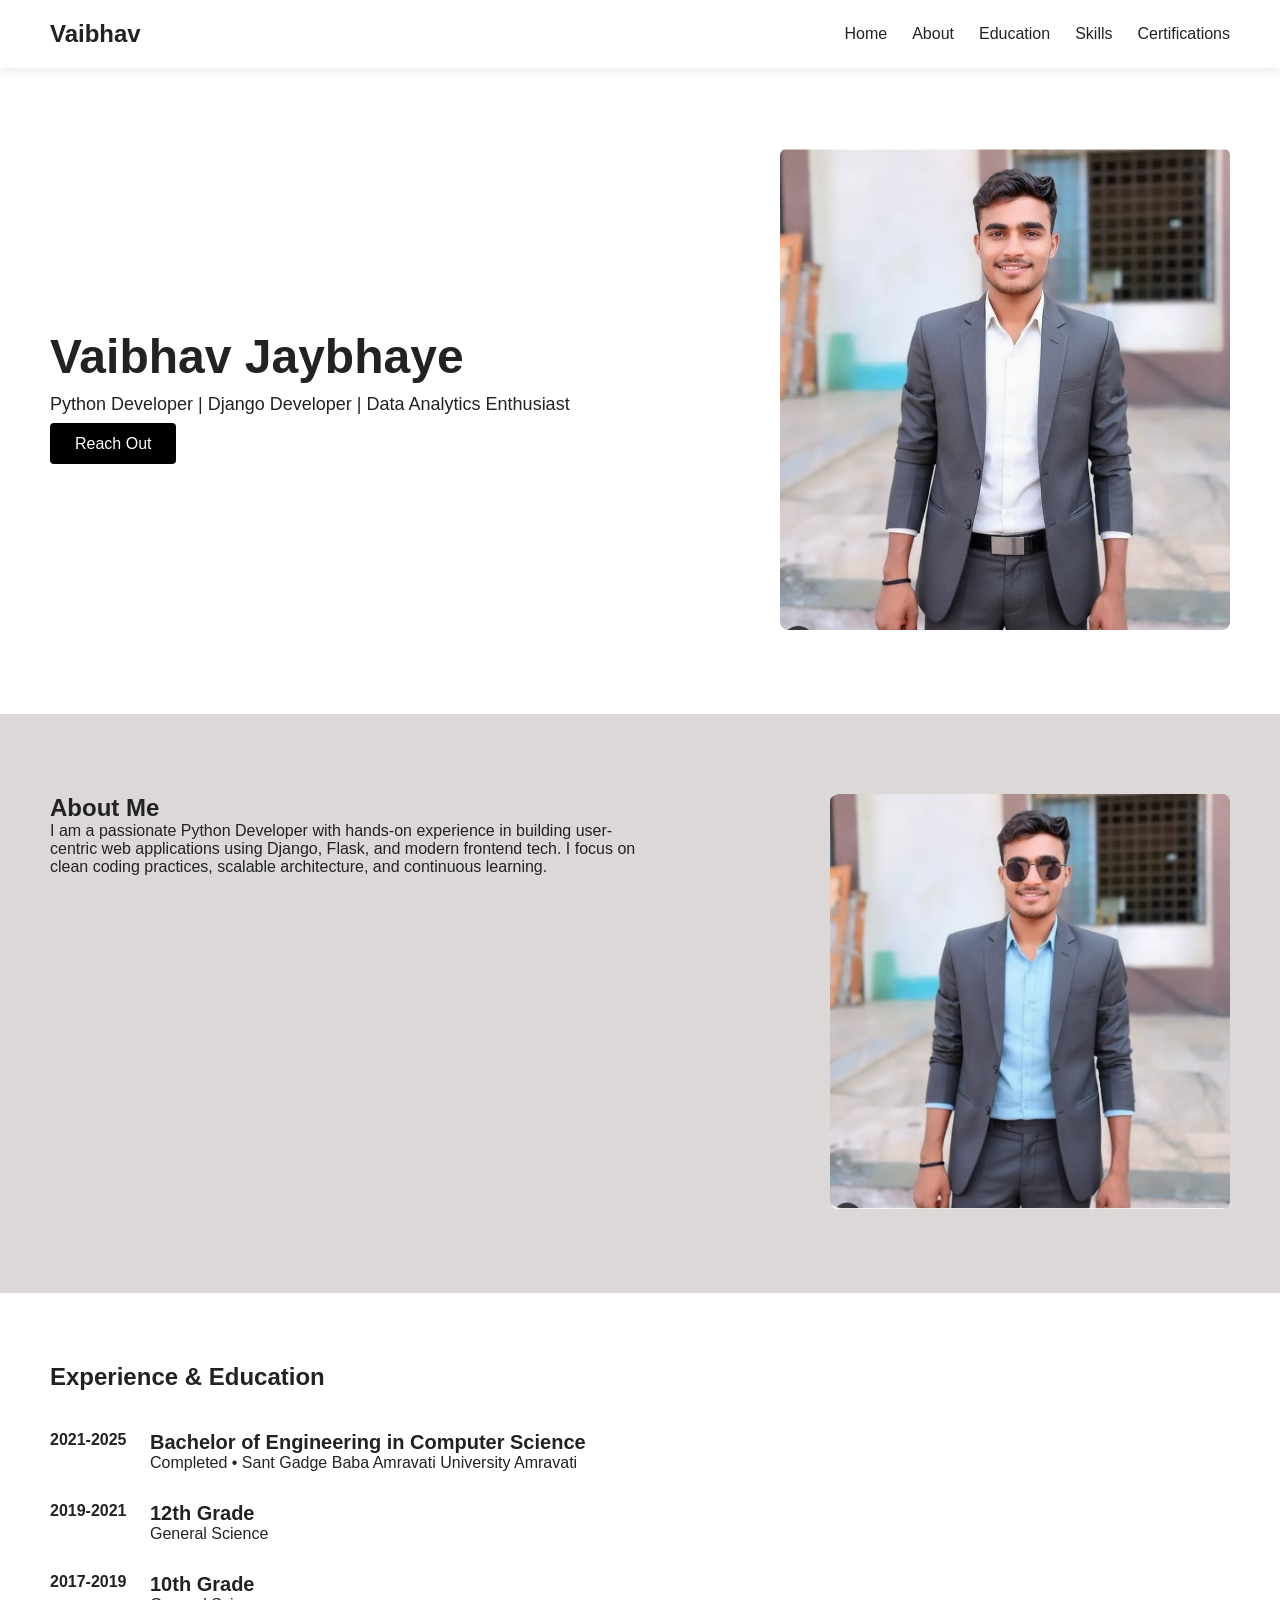
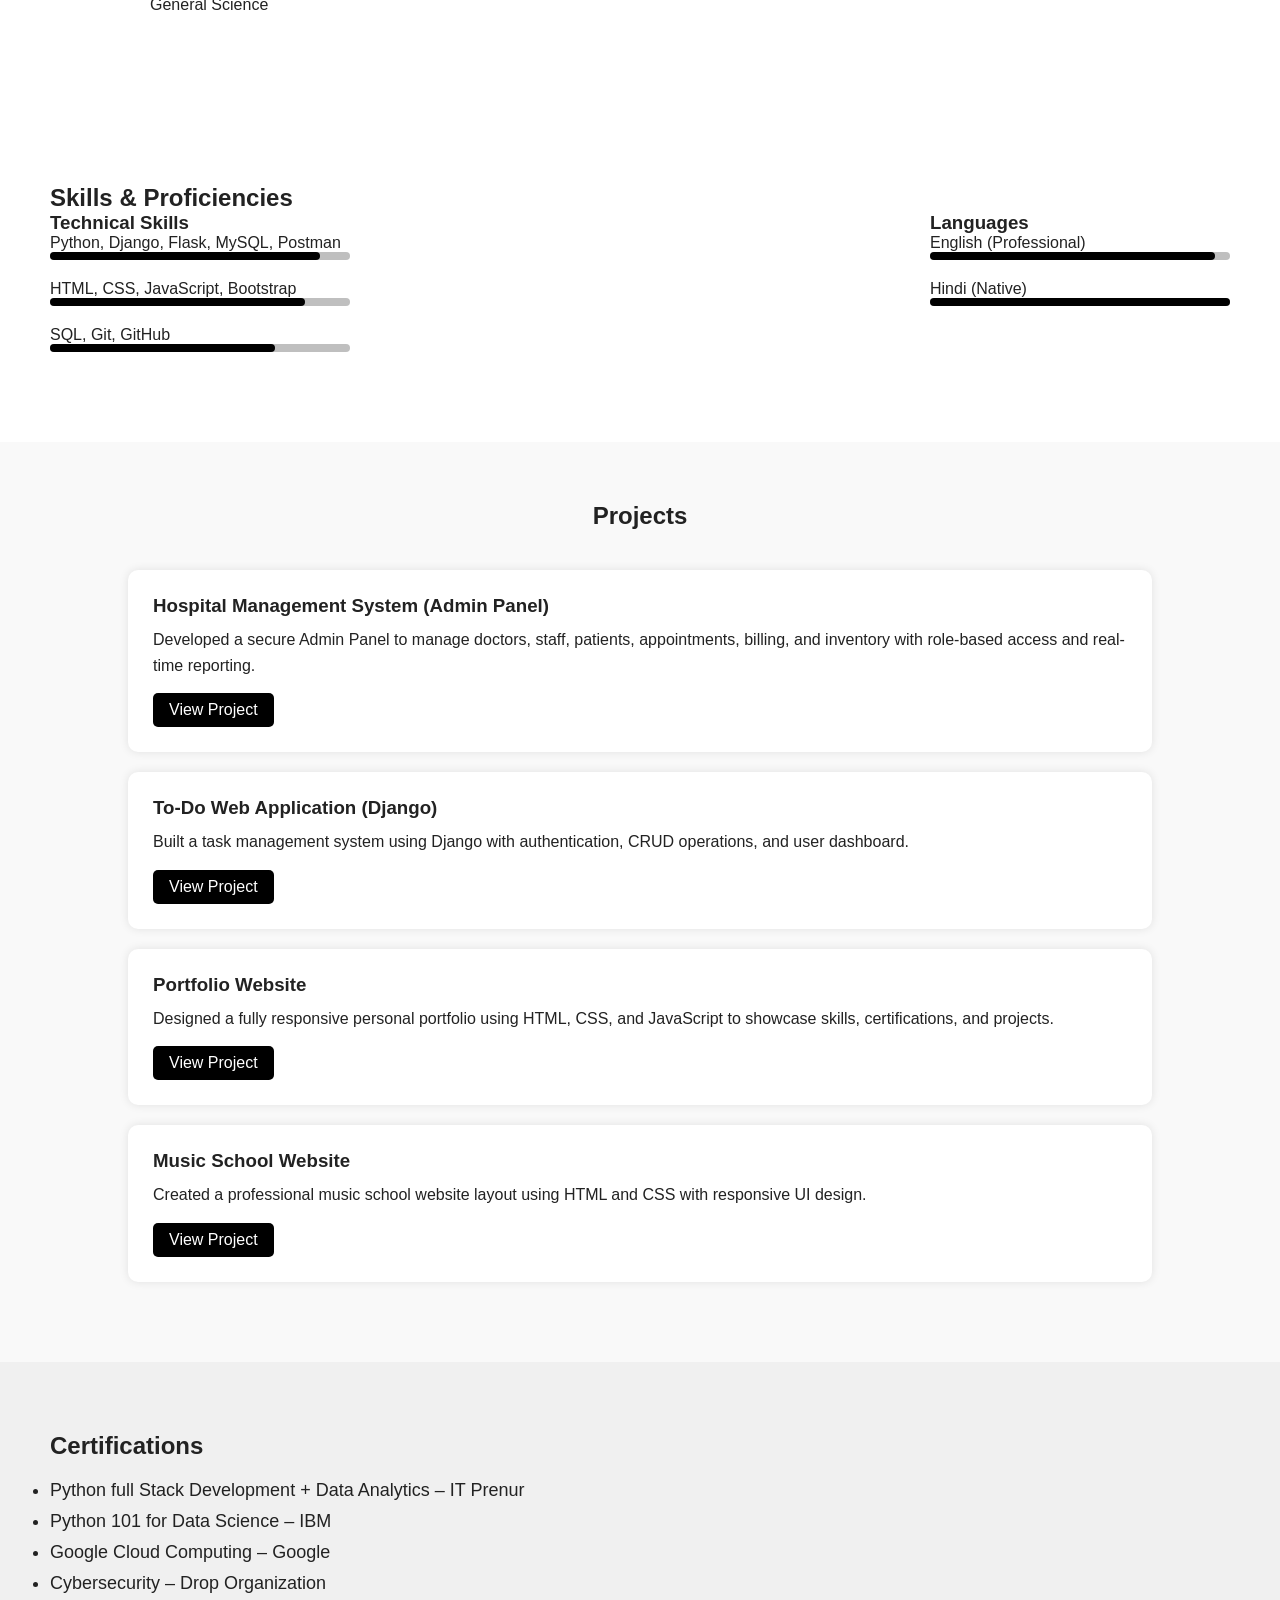
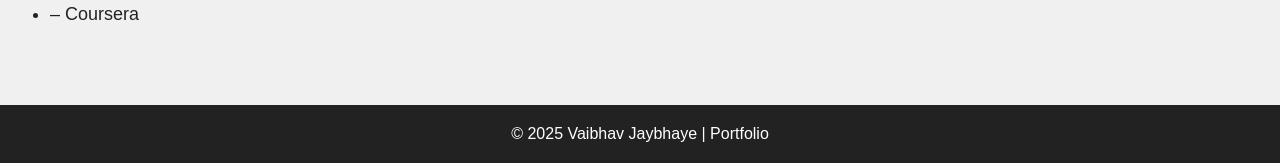
==== Portfolio/index.html @ bac32442 "Add initial CSS styles for portfolio layout and components" ====
<!DOCTYPE html>
<html lang="en">
<head>
    <meta charset="UTF-8">
    <meta name="viewport" content="width=device-width, initial-scale=1.0">
    <title>Vaibhav Portfolio</title>
    <link rel="stylesheet" href="style.css">
</head>
<body>

    <!-- NAVBAR -->
    <nav class="navbar">
        <div class="logo">Vaibhav</div>
        <ul class="nav-links">
            <li><a href="#home">Home</a></li>
            <li><a href="#about">About</a></li>
            <li><a href="#education">Education</a></li>
            <li><a href="#skills">Skills</a></li>
            <li><a href="#certifications">Certifications</a></li>
        </ul>
    </nav>

    <!-- HERO SECTION -->
    <section id="home" class="hero">
        <div class="hero-text">
            <h1>Vaibhav Jaybhaye</h1>
            <p>Python Developer | Django Developer | Data Analytics Enthusiast</p>
            <a href="#contact" class="btn">Reach Out</a>
        </div>

        <div class="hero-img">
            <img src="ok.jpg" alt="Hero Image">
        </div>
    </section>

    <!-- ABOUT ME -->
    <section id="about" class="about">
        <div class="about-text">
            <h2>About Me</h2>
            <p>
                I am a passionate Python Developer with hands-on experience in building 
                user-centric web applications using Django, Flask, and modern frontend tech.
                I focus on clean coding practices, scalable architecture, and continuous learning.
            </p>
        </div>

        <div class="about-img">
            <img src="kk.jpg" alt="About Image">
        </div>
    </section>

    <!-- EDUCATION & TRAINING -->
    <section id="education" class="education">
        <h2>Experience & Education</h2>

        <div class="edu-box">
            <div class="year">2021-2025</div>
            <div class="detail">
                <h3>Bachelor of Engineering in Computer Science</h3>
                <p>Completed • Sant Gadge Baba Amravati University Amravati</p>
            </div>
        </div>

        <div class="edu-box">
            <div class="year">2019-2021</div>
            <div class="detail">
                <h3>12th Grade</h3>
                <p>General Science</p>
            </div>
        </div>
        <div class="edu-box">
            <div class="year">2017-2019</div>
            <div class="detail">
                <h3>10th Grade</h3>
                <p>General Science</p>
            </div>
        </div>
    </section>

    <!-- SKILLS -->
    <section id="skills" class="skills">
        <h2>Skills & Proficiencies</h2>

        <div class="skills-container">
            <div>
                <h3>Technical Skills</h3>
                <p>Python, Django, Flask, MySQL, Postman</p>
                <div class="bar"><span style="width: 90%"></span></div>

                <p>HTML, CSS, JavaScript, Bootstrap</p>
                <div class="bar"><span style="width: 85%"></span></div>

                <p>SQL, Git, GitHub</p>
                <div class="bar"><span style="width: 75%"></span></div>
            </div>

            <div>
                <h3>Languages</h3>
                <p>English (Professional)</p>
                <div class="bar"><span style="width: 95%"></span></div>

                <p>Hindi (Native)</p>
                <div class="bar"><span style="width: 100%"></span></div>
            </div>
        </div>
    </section>
    <!-- PROJECTS -->
<section id="projects" class="projects">
    <h2>Projects</h2>

    <div class="project-card">
        <h3>Hospital Management System (Admin Panel)</h3>
        <p>
            Developed a secure Admin Panel to manage doctors, staff, patients, appointments,
            billing, and inventory with role-based access and real-time reporting.
        </p>
        <a href="https://your-project-link-here" target="_blank" class="btn">View Project</a>
    </div>

    <div class="project-card">
        <h3>To-Do Web Application (Django)</h3>
        <p>
            Built a task management system using Django with authentication, CRUD operations,
            and user dashboard.
        </p>
        <a href="https://your-project-link-here" target="_blank" class="btn">View Project</a>
    </div>

    <div class="project-card">
        <h3>Portfolio Website</h3>
        <p>
            Designed a fully responsive personal portfolio using HTML, CSS, and JavaScript
            to showcase skills, certifications, and projects.
        </p>
        <a href="https://your-project-link-here" target="_blank" class="btn">View Project</a>
    </div>

    <div class="project-card">
        <h3>Music School Website</h3>
        <p>
            Created a professional music school website layout using HTML and CSS
            with responsive UI design.
        </p>
        <a href="https://your-project-link-here" target="_blank" class="btn">View Project</a>
    </div>

</section>


    <!-- CERTIFICATIONS -->
    <section id="certifications" class="certifications">
        <h2>Certifications</h2>

        <ul>
            <li>Python full Stack Development + Data Analytics – IT Prenur</li>
            <li>Python 101 for Data Science – IBM</li>
            <li>Google Cloud Computing – Google</li>
            <li>Cybersecurity – Drop Organization</li>
            <li> – Coursera</li>
        </ul>
    </section>

    <!-- FOOTER -->
    <footer id="contact">
        <p>© 2025 Vaibhav Jaybhaye | Portfolio</p>
    </footer>

</body>
</html>
---- Portfolio/style.css ----
* {
    margin: 0;
    padding: 0;
    box-sizing: border-box;
    font-family: Arial, sans-serif;
}

body {
    background: #f5f5f5;
    color: #222;
}

/* NAVBAR */
.navbar {
    display: flex;
    justify-content: space-between;
    align-items: center;
    padding: 20px 50px;
    background: white;
    box-shadow: 0 2px 10px rgba(0,0,0,0.1);
    position: sticky;
    top: 0;
    z-index: 100;
}

.navbar .logo {
    font-size: 24px;
    font-weight: bold;
}

.nav-links {
    display: flex;
    gap: 25px;
}

.nav-links li {
    list-style: none;
}

.nav-links a {
    text-decoration: none;
    color: #222;
    font-weight: 500;
}

/* HERO SECTION */
.hero {
    display: flex;
    justify-content: space-between;
    align-items: center;
    padding: 80px 50px;
    background: white;
}

.hero-text {
    max-width: 50%;
}

.hero-text h1 {
    font-size: 48px;
    margin-bottom: 10px;
}

.hero-text p {
    font-size: 18px;
    margin-bottom: 20px;
}

.btn {
    background: black;
    color: white;
    padding: 12px 25px;
    text-decoration: none;
    border-radius: 4px;
}

.hero-img img {
    width: 450px;
    border-radius: 8px;
}

/* ABOUT */
.about {
    display: flex;
    justify-content: space-between;
    padding: 80px 50px;
    background: #ddd8d8;
}

.about-text {
    width: 50%;
}

.about-img img {
    width: 400px;
    border-radius: 8px;
}

/* EDUCATION */
.education {
    padding: 70px 50px;
    background: white;
}

.education h2 {
    margin-bottom: 40px;
}

.edu-box {
    display: flex;
    margin-bottom: 30px;
}

.year {
    width: 100px;
    font-weight: bold;
}

.detail h3 {
    font-size: 20px;
}

/* SKILLS */
.skills {
    padding: 70px 50px;
    background: white;
}

.skills-container {
    display: flex;
    justify-content: space-between;
    gap: 40px;
}

.bar {
    width: 300px;
    height: 8px;
    background: #bfbfbf;
    margin-bottom: 20px;
    border-radius: 5px;
}

.bar span {
    display: block;
    height: 100%;
    background: black;
    border-radius: 5px;
}
.projects {
    padding: 60px 10%;
    background: #f9f9f9;
}

.projects h2 {
    text-align: center;
    margin-bottom: 40px;
}

.project-card {
    background: #fff;
    padding: 25px;
    margin-bottom: 20px;
    border-radius: 10px;
    box-shadow: 0px 0px 10px rgba(0,0,0,0.1);
}

.project-card h3 {
    margin-bottom: 10px;
}

.project-card p {
    margin-bottom: 15px;
    line-height: 1.6;
}

.project-card .btn {
    display: inline-block;
    padding: 8px 16px;
    background: black;
    color: white;
    text-decoration: none;
    border-radius: 5px;
}


/* CERTIFICATIONS */
.certifications {
    padding: 70px 50px;
    background: #f0f0f0;
}

.certifications ul {
    margin-top: 20px;
}

.certifications li {
    margin-bottom: 10px;
    font-size: 18px;
}

/* FOOTER */
footer {
    text-align: center;
    padding: 20px;
    background: #222;
    color: white;
}
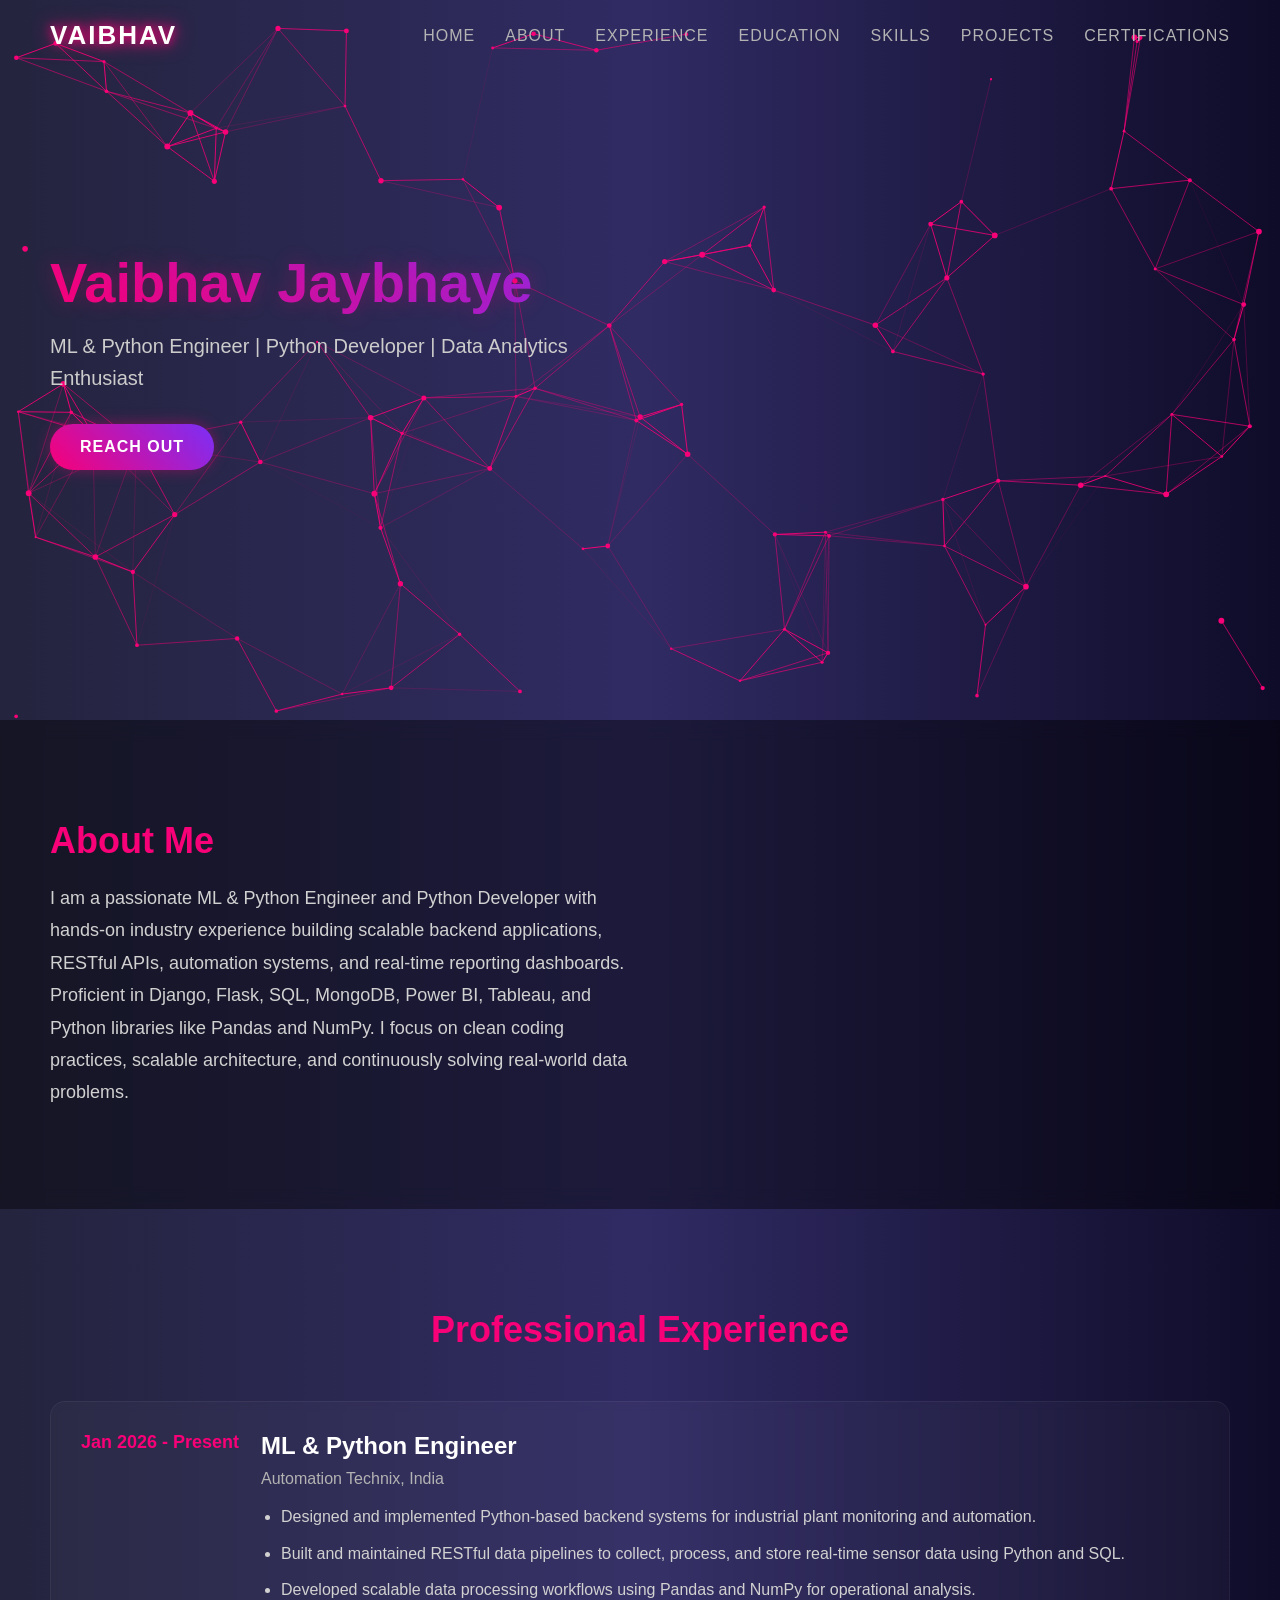
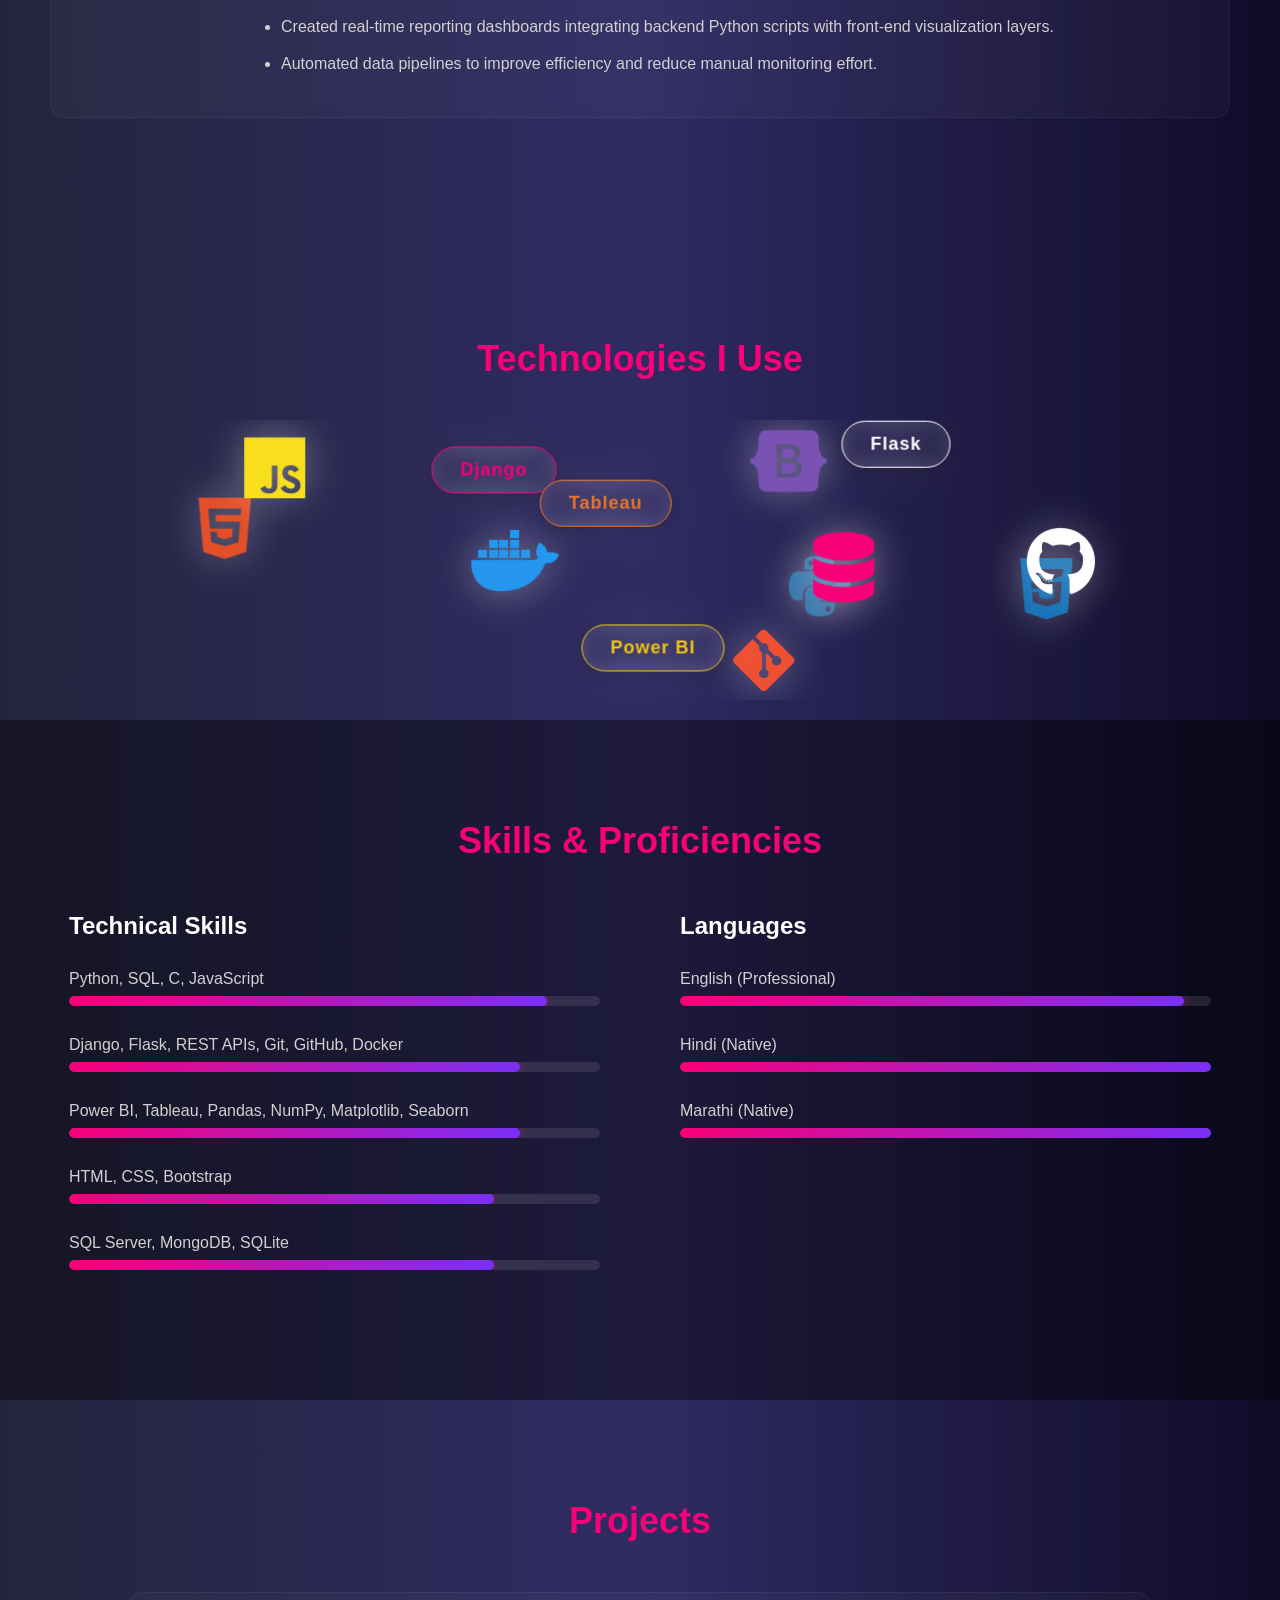
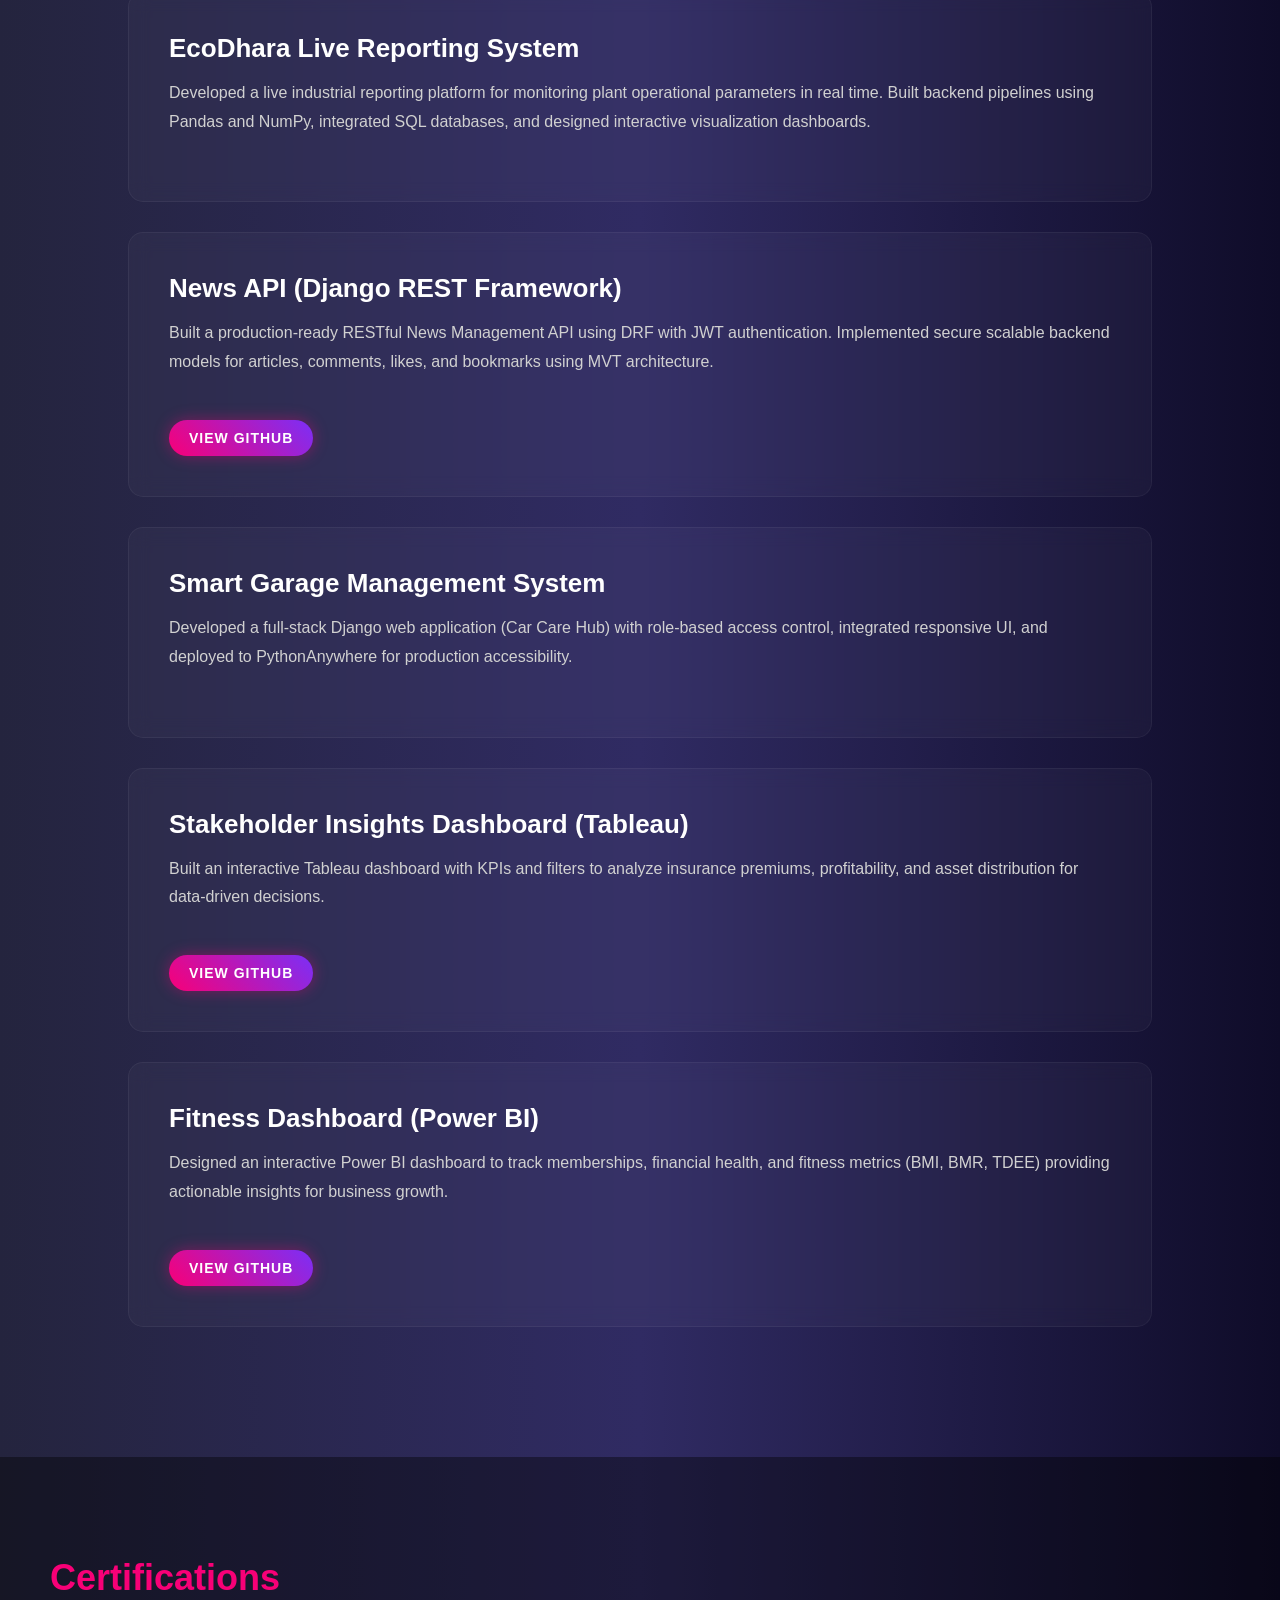
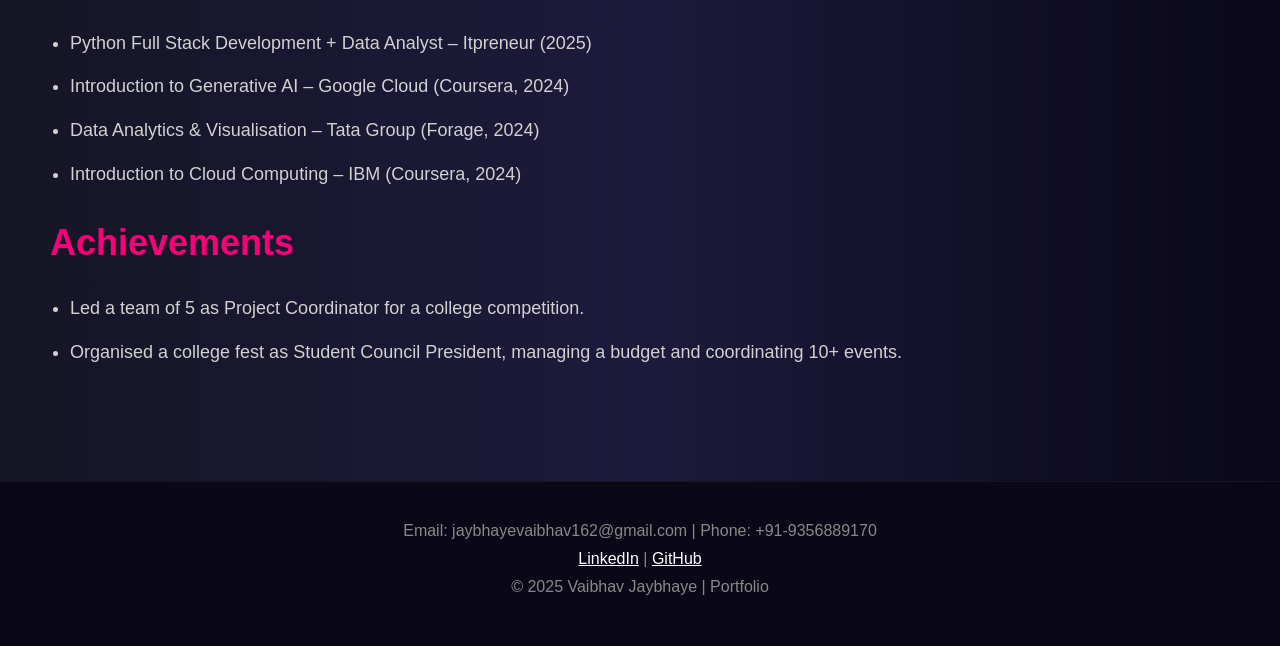
==== commit e7df0234: "Refactor portfolio website: Update index.html with new title, navbar links, and hero section; enhanc" ====
--- a/Portfolio/index.html
+++ b/Portfolio/index.html
@@ -1,11 +1,14 @@
 <!DOCTYPE html>
 <html lang="en">
+
 <head>
     <meta charset="UTF-8">
     <meta name="viewport" content="width=device-width, initial-scale=1.0">
-    <title>Vaibhav Portfolio</title>
-    <link rel="stylesheet" href="style.css">
+    <title>Vaibhav Jaybhaye | Portfolio</title>
+    <link rel="stylesheet" href="https://cdnjs.cloudflare.com/ajax/libs/font-awesome/6.4.0/css/all.min.css">
+    <link rel="stylesheet" href="style/style.css">
 </head>
+
 <body>
 
     <!-- NAVBAR -->
@@ -14,84 +17,109 @@
         <ul class="nav-links">
             <li><a href="#home">Home</a></li>
             <li><a href="#about">About</a></li>
-            <li><a href="#education">Education</a></li>
+            <li><a href="#experience">Experience</a></li>
+            <li><a href="education.html">Education</a></li>
             <li><a href="#skills">Skills</a></li>
+            <li><a href="#projects">Projects</a></li>
             <li><a href="#certifications">Certifications</a></li>
         </ul>
     </nav>
 
     <!-- HERO SECTION -->
     <section id="home" class="hero">
+        <canvas id="particle-canvas"></canvas>
         <div class="hero-text">
             <h1>Vaibhav Jaybhaye</h1>
-            <p>Python Developer | Django Developer | Data Analytics Enthusiast</p>
-            <a href="#contact" class="btn">Reach Out</a>
-        </div>
-
-        <div class="hero-img">
-            <img src="ok.jpg" alt="Hero Image">
-        </div>
+            <p>ML & Python Engineer | Python Developer | Data Analytics Enthusiast</p>
+            <a href="contact.html" class="btn">Reach Out</a>
+        </div>
+
+       
     </section>
 
     <!-- ABOUT ME -->
-    <section id="about" class="about">
+    <section id="about" class="about reveal">
         <div class="about-text">
             <h2>About Me</h2>
             <p>
-                I am a passionate Python Developer with hands-on experience in building 
-                user-centric web applications using Django, Flask, and modern frontend tech.
-                I focus on clean coding practices, scalable architecture, and continuous learning.
-            </p>
-        </div>
-
-        <div class="about-img">
-            <img src="kk.jpg" alt="About Image">
-        </div>
-    </section>
-
-    <!-- EDUCATION & TRAINING -->
-    <section id="education" class="education">
-        <h2>Experience & Education</h2>
+                I am a passionate ML & Python Engineer and Python Developer with hands-on industry experience building
+                scalable backend applications, RESTful APIs, automation systems, and real-time reporting dashboards.
+                Proficient in Django, Flask, SQL, MongoDB, Power BI, Tableau, and Python libraries like Pandas and
+                NumPy. I focus on clean coding practices, scalable architecture, and continuously solving real-world
+                data problems.
+            </p>
+        </div>
+
+        
+    </section>
+
+    <!-- EXPERIENCE -->
+    <section id="experience" class="education reveal">
+        <h2>Professional Experience</h2>
 
         <div class="edu-box">
-            <div class="year">2021-2025</div>
+            <div class="year">Jan 2026 - Present</div>
             <div class="detail">
-                <h3>Bachelor of Engineering in Computer Science</h3>
-                <p>Completed • Sant Gadge Baba Amravati University Amravati</p>
+                <h3>ML & Python Engineer</h3>
+                <p>Automation Technix, India</p>
+                <ul>
+                    <li>Designed and implemented Python-based backend systems for industrial plant monitoring and
+                        automation.</li>
+                    <li>Built and maintained RESTful data pipelines to collect, process, and store real-time sensor data
+                        using Python and SQL.</li>
+                    <li>Developed scalable data processing workflows using Pandas and NumPy for operational analysis.
+                    </li>
+                    <li>Created real-time reporting dashboards integrating backend Python scripts with front-end
+                        visualization layers.</li>
+                    <li>Automated data pipelines to improve efficiency and reduce manual monitoring effort.</li>
+                </ul>
             </div>
         </div>
-
-        <div class="edu-box">
-            <div class="year">2019-2021</div>
-            <div class="detail">
-                <h3>12th Grade</h3>
-                <p>General Science</p>
-            </div>
-        </div>
-        <div class="edu-box">
-            <div class="year">2017-2019</div>
-            <div class="detail">
-                <h3>10th Grade</h3>
-                <p>General Science</p>
-            </div>
+    </section>
+
+
+
+    <!-- TECH BOUNCER -->
+    <section class="tech-bouncer-section reveal">
+        <h2>Technologies I Use</h2>
+        <div id="tech-bouncer-container">
+            <i class="fa-brands fa-python tech-icon" style="color: #3776AB;"></i>
+            <i class="fa-brands fa-html5 tech-icon" style="color: #E34F26;"></i>
+            <i class="fa-brands fa-css3-alt tech-icon" style="color: #1572B6;"></i>
+            <i class="fa-brands fa-js tech-icon" style="color: #F7DF1E;"></i>
+            <i class="fa-brands fa-docker tech-icon" style="color: #2496ED;"></i>
+            <i class="fa-brands fa-git-alt tech-icon" style="color: #F05032;"></i>
+            <i class="fa-brands fa-github tech-icon" style="color: #ffffff;"></i>
+            <i class="fa-brands fa-bootstrap tech-icon" style="color: #7952B3;"></i>
+            <i class="fa-solid fa-database tech-icon" style="color: #f80077;"></i>
+            <div class="tech-icon text-icon" style="color: #f80077; border-color: #f80077;">Django</div>
+            <div class="tech-icon text-icon" style="color: #fff; border-color: #fff;">Flask</div>
+            <div class="tech-icon text-icon" style="color: #F2C811; border-color: #F2C811;">Power BI</div>
+            <div class="tech-icon text-icon" style="color: #E97627; border-color: #E97627;">Tableau</div>
         </div>
     </section>
 
     <!-- SKILLS -->
-    <section id="skills" class="skills">
+    <section id="skills" class="skills reveal">
         <h2>Skills & Proficiencies</h2>
 
         <div class="skills-container">
             <div>
                 <h3>Technical Skills</h3>
-                <p>Python, Django, Flask, MySQL, Postman</p>
+                <p>Python, SQL, C, JavaScript</p>
                 <div class="bar"><span style="width: 90%"></span></div>
 
-                <p>HTML, CSS, JavaScript, Bootstrap</p>
+                <p>Django, Flask, REST APIs, Git, GitHub, Docker</p>
                 <div class="bar"><span style="width: 85%"></span></div>
 
-                <p>SQL, Git, GitHub</p>
-                <div class="bar"><span style="width: 75%"></span></div>
+                <p>Power BI, Tableau, Pandas, NumPy, Matplotlib, Seaborn</p>
+                <div class="bar"><span style="width: 85%"></span></div>
+
+                <p>HTML, CSS, Bootstrap</p>
+                <div class="bar"><span style="width: 80%"></span></div>
+
+                <p>SQL Server, MongoDB, SQLite</p>
+                <div class="bar"><span style="width: 80%"></span></div>
             </div>
 
             <div>
@@ -101,69 +129,320 @@
 
                 <p>Hindi (Native)</p>
                 <div class="bar"><span style="width: 100%"></span></div>
+
+                <p>Marathi (Native)</p>
+                <div class="bar"><span style="width: 100%"></span></div>
             </div>
         </div>
     </section>
+
     <!-- PROJECTS -->
-<section id="projects" class="projects">
-    <h2>Projects</h2>
-
-    <div class="project-card">
-        <h3>Hospital Management System (Admin Panel)</h3>
-        <p>
-            Developed a secure Admin Panel to manage doctors, staff, patients, appointments,
-            billing, and inventory with role-based access and real-time reporting.
-        </p>
-        <a href="https://your-project-link-here" target="_blank" class="btn">View Project</a>
-    </div>
-
-    <div class="project-card">
-        <h3>To-Do Web Application (Django)</h3>
-        <p>
-            Built a task management system using Django with authentication, CRUD operations,
-            and user dashboard.
-        </p>
-        <a href="https://your-project-link-here" target="_blank" class="btn">View Project</a>
-    </div>
-
-    <div class="project-card">
-        <h3>Portfolio Website</h3>
-        <p>
-            Designed a fully responsive personal portfolio using HTML, CSS, and JavaScript
-            to showcase skills, certifications, and projects.
-        </p>
-        <a href="https://your-project-link-here" target="_blank" class="btn">View Project</a>
-    </div>
-
-    <div class="project-card">
-        <h3>Music School Website</h3>
-        <p>
-            Created a professional music school website layout using HTML and CSS
-            with responsive UI design.
-        </p>
-        <a href="https://your-project-link-here" target="_blank" class="btn">View Project</a>
-    </div>
-
-</section>
-
+    <section id="projects" class="projects reveal">
+        <h2>Projects</h2>
+
+        <div class="project-card">
+            <h3>EcoDhara Live Reporting System</h3>
+            <p>
+                Developed a live industrial reporting platform for monitoring plant operational parameters in real time.
+                Built backend pipelines using Pandas and NumPy, integrated SQL databases, and designed interactive
+                visualization dashboards.
+            </p>
+        </div>
+
+        <div class="project-card">
+            <h3>News API (Django REST Framework)</h3>
+            <p>
+                Built a production-ready RESTful News Management API using DRF with JWT authentication. Implemented
+                secure scalable backend models for articles, comments, likes, and bookmarks using MVT architecture.
+            </p>
+            <br>
+            <a href="https://github.com/vaibhavjaybhaye09" target="_blank" class="btn">View GitHub</a>
+        </div>
+
+        <div class="project-card">
+            <h3>Smart Garage Management System</h3>
+            <p>
+                Developed a full-stack Django web application (Car Care Hub) with role-based access control, integrated
+                responsive UI, and deployed to PythonAnywhere for production accessibility.
+            </p>
+        </div>
+
+        <div class="project-card">
+            <h3>Stakeholder Insights Dashboard (Tableau)</h3>
+            <p>
+                Built an interactive Tableau dashboard with KPIs and filters to analyze insurance premiums,
+                profitability, and asset distribution for data-driven decisions.
+            </p>
+            <br>
+            <a href="https://github.com/vaibhavjaybhaye09" target="_blank" class="btn">View GitHub</a>
+        </div>
+
+        <div class="project-card">
+            <h3>Fitness Dashboard (Power BI)</h3>
+            <p>
+                Designed an interactive Power BI dashboard to track memberships, financial health, and fitness metrics
+                (BMI, BMR, TDEE) providing actionable insights for business growth.
+            </p>
+            <br>
+            <a href="https://github.com/vaibhavjaybhaye09" target="_blank" class="btn">View GitHub</a>
+        </div>
+    </section>
 
     <!-- CERTIFICATIONS -->
-    <section id="certifications" class="certifications">
+    <section id="certifications" class="certifications reveal">
         <h2>Certifications</h2>
 
         <ul>
-            <li>Python full Stack Development + Data Analytics – IT Prenur</li>
-            <li>Python 101 for Data Science – IBM</li>
-            <li>Google Cloud Computing – Google</li>
-            <li>Cybersecurity – Drop Organization</li>
-            <li> – Coursera</li>
+            <li>Python Full Stack Development + Data Analyst – Itpreneur (2025)</li>
+            <li>Introduction to Generative AI – Google Cloud (Coursera, 2024)</li>
+            <li>Data Analytics & Visualisation – Tata Group (Forage, 2024)</li>
+            <li>Introduction to Cloud Computing – IBM (Coursera, 2024)</li>
+        </ul>
+        <br>
+        <h2>Achievements</h2>
+        <ul>
+            <li>Led a team of 5 as Project Coordinator for a college competition.</li>
+            <li>Organised a college fest as Student Council President, managing a budget and coordinating 10+ events.
+            </li>
         </ul>
     </section>
 
     <!-- FOOTER -->
     <footer id="contact">
+        <p>Email: jaybhayevaibhav162@gmail.com | Phone: +91-9356889170</p>
+        <p><a href="https://linkedin.com/in/vaibhav-jaybhaye-a9a10b25b"
+                style="color: white; text-decoration: underline;">LinkedIn</a> | <a
+                href="https://github.com/vaibhavjaybhaye09" style="color: white; text-decoration: underline;">GitHub</a>
+        </p>
         <p>© 2025 Vaibhav Jaybhaye | Portfolio</p>
     </footer>
 
+    <script>
+        const canvas = document.getElementById("particle-canvas");
+        const ctx = canvas.getContext("2d");
+        
+        function resizeCanvas() {
+            const heroSection = document.querySelector('.hero');
+            canvas.width = heroSection.offsetWidth;
+            canvas.height = heroSection.offsetHeight;
+        }
+        
+        resizeCanvas();
+
+        let particlesArray;
+
+        // get mouse position
+        let mouse = {
+            x: null,
+            y: null,
+            radius: 120
+        }
+
+        const heroSection = document.querySelector('.hero');
+        heroSection.addEventListener('mousemove', function(event) {
+            const rect = heroSection.getBoundingClientRect();
+            mouse.x = event.clientX - rect.left;
+            mouse.y = event.clientY - rect.top;
+        });
+
+        heroSection.addEventListener('mouseleave', function() {
+            mouse.x = undefined;
+            mouse.y = undefined;
+        });
+
+        // create particle
+        class Particle {
+            constructor(x, y, directionX, directionY, size, color) {
+                this.x = x;
+                this.y = y;
+                this.directionX = directionX;
+                this.directionY = directionY;
+                this.size = size;
+                this.color = color;
+            }
+            // method to draw individual particle
+            draw() {
+                ctx.beginPath();
+                ctx.arc(this.x, this.y, this.size, 0, Math.PI * 2, false);
+                ctx.fillStyle = '#f80077';
+                ctx.fill();
+            }
+            // check particle position, check mouse position, move the particle, draw the particle
+            update() {
+                //check if particle is still within canvas
+                if (this.x > canvas.width || this.x < 0) {
+                    this.directionX = -this.directionX;
+                }
+                if (this.y > canvas.height || this.y < 0) {
+                    this.directionY = -this.directionY;
+                }
+
+                //check collision detection - mouse position / particle position
+                let dx = mouse.x - this.x;
+                let dy = mouse.y - this.y;
+                let distance = Math.sqrt(dx*dx + dy*dy);
+                if (distance < mouse.radius + this.size){
+                    if (mouse.x < this.x && this.x < canvas.width - this.size * 10) {
+                        this.x += 2;
+                    }
+                    if (mouse.x > this.x && this.x > this.size * 10) {
+                        this.x -= 2;
+                    }
+                    if (mouse.y < this.y && this.y < canvas.height - this.size * 10) {
+                        this.y += 2;
+                    }
+                    if (mouse.y > this.y && this.y > this.size * 10) {
+                        this.y -= 2;
+                    }
+                }
+                // move particle
+                this.x += this.directionX;
+                this.y += this.directionY;
+                // draw particle
+                this.draw();
+            }
+        }
+
+        // create particle array
+        function init() {
+            particlesArray = [];
+            let numberOfParticles = (canvas.height * canvas.width) / 9000;
+            for (let i = 0; i < numberOfParticles; i++) {
+                let size = (Math.random() * 2) + 1;
+                let x = (Math.random() * ((canvas.width - size * 2) - (size * 2)) + size * 2);
+                let y = (Math.random() * ((canvas.height - size * 2) - (size * 2)) + size * 2);
+                let directionX = (Math.random() * 1) - 0.5;
+                let directionY = (Math.random() * 1) - 0.5;
+                let color = '#f80077';
+
+                particlesArray.push(new Particle(x, y, directionX, directionY, size, color));
+            }
+        }
+
+        // check if particles are close enough to draw line between them
+        function connect() {
+            let opacityValue = 1;
+            for (let a = 0; a < particlesArray.length; a++) {
+                for (let b = a; b < particlesArray.length; b++) {
+                    let distance = ((particlesArray[a].x - particlesArray[b].x) * (particlesArray[a].x - particlesArray[b].x))
+                    + ((particlesArray[a].y - particlesArray[b].y) * (particlesArray[a].y - particlesArray[b].y));
+                    if (distance < (canvas.width/7) * (canvas.height/7)) {
+                        opacityValue = 1 - (distance/20000);
+                        ctx.strokeStyle = 'rgba(248, 0, 119,' + opacityValue + ')';
+                        ctx.lineWidth = 1;
+                        ctx.beginPath();
+                        ctx.moveTo(particlesArray[a].x, particlesArray[a].y);
+                        ctx.lineTo(particlesArray[b].x, particlesArray[b].y);
+                        ctx.stroke();
+                    }
+                }
+            }
+        }
+
+        // animation loop
+        function animate() {
+            requestAnimationFrame(animate);
+            ctx.clearRect(0,0,canvas.width, canvas.height);
+
+            for (let i = 0; i < particlesArray.length; i++) {
+                particlesArray[i].update();
+            }
+            connect();
+        }
+
+        // resize event
+        window.addEventListener('resize', function() {
+            resizeCanvas();
+            init();
+        });
+
+        init();
+        animate();
+
+        // Navbar Scroll Logic & Reveal
+        let lastScrollTop = 0;
+        const navbar = document.querySelector('.navbar');
+
+        function reveal() {
+            var reveals = document.querySelectorAll(".reveal");
+            for (var i = 0; i < reveals.length; i++) {
+                var windowHeight = window.innerHeight;
+                var elementTop = reveals[i].getBoundingClientRect().top;
+                var elementVisible = 100;
+                if (elementTop < windowHeight - elementVisible) {
+                    reveals[i].classList.add("active");
+                }
+            }
+        }
+
+        window.addEventListener('scroll', function() {
+            let scrollTop = window.pageYOffset || document.documentElement.scrollTop;
+            if (scrollTop > lastScrollTop && scrollTop > 100) {
+                // Scrolling down
+                navbar.classList.add('hidden');
+            } else {
+                // Scrolling up
+                navbar.classList.remove('hidden');
+            }
+            lastScrollTop = scrollTop <= 0 ? 0 : scrollTop; // For Mobile or negative scrolling
+            
+            // Trigger reveal
+            reveal();
+        });
+        
+        reveal(); // Trigger on load
+
+        // Tech Bouncer Animation
+        const techIcons = document.querySelectorAll('.tech-icon');
+        const bouncerContainer = document.getElementById('tech-bouncer-container');
+        
+        if (bouncerContainer) {
+            const bouncers = [];
+            
+            techIcons.forEach(icon => {
+                let dx = (Math.random() - 0.5) * 1.5; 
+                let dy = (Math.random() - 0.5) * 1.5; 
+                if (Math.abs(dx) < 0.5) dx = dx > 0 ? 0.8 : -0.8;
+                if (Math.abs(dy) < 0.5) dy = dy > 0 ? 0.8 : -0.8;
+
+                bouncers.push({
+                    element: icon,
+                    x: Math.random() * (bouncerContainer.clientWidth - 150),
+                    y: Math.random() * (bouncerContainer.clientHeight - 100),
+                    dx: dx,
+                    dy: dy
+                });
+            });
+
+            function animateBouncers() {
+                const containerWidth = bouncerContainer.clientWidth;
+                const containerHeight = bouncerContainer.clientHeight;
+
+                bouncers.forEach(bouncer => {
+                    bouncer.x += bouncer.dx;
+                    bouncer.y += bouncer.dy;
+                    
+                    let elWidth = bouncer.element.offsetWidth || 50;
+                    let elHeight = bouncer.element.offsetHeight || 50;
+
+                    if (bouncer.x <= 0 || bouncer.x + elWidth >= containerWidth) {
+                        bouncer.dx *= -1;
+                        bouncer.x = bouncer.x <= 0 ? 0 : containerWidth - elWidth;
+                    }
+                    if (bouncer.y <= 0 || bouncer.y + elHeight >= containerHeight) {
+                        bouncer.dy *= -1;
+                        bouncer.y = bouncer.y <= 0 ? 0 : containerHeight - elHeight;
+                    }
+
+                    bouncer.element.style.transform = `translate(${bouncer.x}px, ${bouncer.y}px)`;
+                });
+
+                requestAnimationFrame(animateBouncers);
+            }
+            
+            setTimeout(animateBouncers, 300); // wait for fonts to load
+        }
+    </script>
 </body>
-</html>
+
+</html>
--- a/Portfolio/style/style.css
+++ b/Portfolio/style/style.css
@@ -0,0 +1,556 @@
+* {
+    margin: 0;
+    padding: 0;
+    box-sizing: border-box;
+    font-family: 'Segoe UI', Tahoma, Geneva, Verdana, sans-serif;
+}
+
+html {
+    scroll-behavior: smooth;
+}
+
+/* Scroll Reveal */
+.reveal {
+    opacity: 0;
+    transform: translateY(50px);
+    transition: all 1s cubic-bezier(0.5, 0, 0, 1);
+}
+
+.reveal.active {
+    opacity: 1;
+    transform: translateY(0);
+}
+
+body {
+    background: #0f0c29; 
+    background: linear-gradient(to right, #24243e, #302b63, #0f0c29);
+    color: #e0e0e0;
+    overflow-x: hidden;
+}
+
+/* NAVBAR */
+.navbar {
+    display: flex;
+    justify-content: space-between;
+    align-items: center;
+    padding: 20px 50px;
+    background: transparent;
+    position: fixed;
+    width: 100%;
+    top: 0;
+    left: 0;
+    z-index: 100;
+    transition: top 0.4s ease-in-out;
+}
+
+.navbar.hidden {
+    top: -100px;
+}
+
+.navbar .logo {
+    font-size: 26px;
+    font-weight: 800;
+    color: #fff;
+    text-shadow: 0 0 10px #f80077, 0 0 20px #f80077;
+    letter-spacing: 2px;
+    text-transform: uppercase;
+}
+
+.nav-links {
+    display: flex;
+    gap: 30px;
+}
+
+.nav-links li {
+    list-style: none;
+}
+
+.nav-links a {
+    text-decoration: none;
+    color: #b3b3b3;
+    font-weight: 500;
+    font-size: 16px;
+    text-transform: uppercase;
+    letter-spacing: 1px;
+    transition: color 0.3s, text-shadow 0.3s;
+}
+
+.nav-links a:hover {
+    color: #f80077;
+    text-shadow: 0 0 10px rgba(248, 0, 119, 0.8);
+}
+
+/* HERO SECTION */
+.hero {
+    position: relative;
+    display: flex;
+    justify-content: space-between;
+    align-items: center;
+    padding: 100px 50px;
+    background: transparent;
+    overflow: hidden;
+    min-height: 80vh;
+}
+
+#particle-canvas {
+    position: absolute;
+    top: 0;
+    left: 0;
+    width: 100%;
+    height: 100%;
+    z-index: 0;
+    pointer-events: none; /* Let clicks pass through to background */
+}
+
+.hero-text {
+    position: relative;
+    z-index: 1;
+    max-width: 50%;
+}
+
+.hero-text h1 {
+    font-size: 56px;
+    margin-bottom: 15px;
+    color: #fff;
+    background: -webkit-linear-gradient(45deg, #f80077, #7b2ff7);
+    -webkit-background-clip: text;
+    -webkit-text-fill-color: transparent;
+    text-shadow: 0 0 20px rgba(248, 0, 119, 0.3);
+}
+
+.hero-text p {
+    font-size: 20px;
+    margin-bottom: 30px;
+    color: #ccc;
+    line-height: 1.6;
+}
+
+.btn {
+    display: inline-block;
+    background: linear-gradient(45deg, #f80077, #7b2ff7);
+    color: white;
+    padding: 14px 30px;
+    text-decoration: none;
+    border-radius: 30px;
+    font-weight: bold;
+    letter-spacing: 1px;
+    text-transform: uppercase;
+    box-shadow: 0 0 15px rgba(248, 0, 119, 0.4);
+    transition: transform 0.3s, box-shadow 0.3s;
+    border: none;
+    cursor: pointer;
+}
+
+.btn:hover {
+    transform: translateY(-3px);
+    box-shadow: 0 0 25px rgba(248, 0, 119, 0.8);
+}
+
+.hero-img {
+    position: relative;
+    z-index: 1;
+}
+
+.hero-img img {
+    width: 450px;
+    border-radius: 20px;
+    box-shadow: 0 0 30px rgba(248, 0, 119, 0.2);
+    border: 2px solid rgba(248, 0, 119, 0.3);
+}
+
+/* ABOUT */
+.about {
+    display: flex;
+    justify-content: space-between;
+    align-items: center;
+    padding: 100px 50px;
+    background: rgba(0, 0, 0, 0.4);
+    backdrop-filter: blur(10px);
+}
+
+.about-text {
+    width: 50%;
+}
+
+.about-text h2 {
+    font-size: 36px;
+    margin-bottom: 20px;
+    color: #f80077;
+}
+
+.about-text p {
+    font-size: 18px;
+    line-height: 1.8;
+    color: #d1d1d1;
+}
+
+.about-img img {
+    width: 400px;
+    border-radius: 20px;
+    box-shadow: 0 0 30px rgba(248, 0, 119, 0.2);
+    border: 2px solid rgba(248, 0, 119, 0.3);
+}
+
+/* EDUCATION & EXPERIENCE */
+.education {
+    padding: 100px 50px;
+    background: transparent;
+}
+
+.education h2 {
+    font-size: 36px;
+    margin-bottom: 50px;
+    color: #f80077;
+    text-align: center;
+}
+
+.edu-box {
+    display: flex;
+    margin-bottom: 40px;
+    background: rgba(255, 255, 255, 0.03);
+    padding: 30px;
+    border-radius: 15px;
+    border: 1px solid rgba(255, 255, 255, 0.05);
+    backdrop-filter: blur(5px);
+    transition: transform 0.3s, border-color 0.3s;
+}
+
+.edu-box:hover {
+    transform: translateY(-5px);
+    border-color: rgba(248, 0, 119, 0.5);
+    box-shadow: 0 10px 30px rgba(0, 0, 0, 0.5);
+}
+
+.year {
+    min-width: 180px;
+    font-weight: bold;
+    font-size: 18px;
+    color: #f80077;
+    padding-right: 20px;
+}
+
+.detail h3 {
+    font-size: 24px;
+    margin-bottom: 10px;
+    color: #fff;
+}
+
+.detail p {
+    color: #b3b3b3;
+    font-size: 16px;
+}
+
+.detail ul {
+    margin-top: 15px;
+    margin-left: 20px;
+    line-height: 1.8;
+    color: #d1d1d1;
+}
+
+.detail li {
+    margin-bottom: 8px;
+}
+
+/* TECH BOUNCER */
+.tech-bouncer-section {
+    padding: 80px 50px 20px 50px;
+    background: transparent;
+}
+
+.tech-bouncer-section h2 {
+    font-size: 36px;
+    margin-bottom: 40px;
+    color: #f80077;
+    text-align: center;
+}
+
+#tech-bouncer-container {
+    width: 100%;
+    height: 280px;
+    position: relative;
+    overflow: hidden;
+    background: transparent;
+}
+
+.tech-icon {
+    position: absolute;
+    top: 0;
+    left: 0;
+    font-size: 70px;
+    user-select: none;
+    filter: drop-shadow(0 0 20px rgba(255,255,255,0.4));
+    will-change: transform;
+}
+
+.text-icon {
+    font-size: 18px;
+    font-weight: 600;
+    display: flex;
+    align-items: center;
+    justify-content: center;
+    padding: 12px 28px;
+    background: rgba(255, 255, 255, 0.03);
+    border-radius: 50px;
+    border: 1px solid rgba(255, 255, 255, 0.1);
+    backdrop-filter: blur(10px);
+    box-shadow: 0 5px 20px rgba(0,0,0,0.2);
+    letter-spacing: 1px;
+}
+
+/* SKILLS */
+.skills {
+    padding: 100px 50px;
+    background: rgba(0, 0, 0, 0.4);
+}
+
+.skills h2 {
+    font-size: 36px;
+    margin-bottom: 50px;
+    color: #f80077;
+    text-align: center;
+}
+
+.skills-container {
+    display: flex;
+    justify-content: center;
+    gap: 80px;
+}
+
+.skills-container > div {
+    width: 45%;
+}
+
+.skills-container h3 {
+    font-size: 24px;
+    margin-bottom: 30px;
+    color: #fff;
+}
+
+.skills-container p {
+    font-size: 16px;
+    margin-bottom: 8px;
+    color: #d1d1d1;
+}
+
+.bar {
+    width: 100%;
+    height: 10px;
+    background: rgba(255, 255, 255, 0.1);
+    margin-bottom: 30px;
+    border-radius: 10px;
+    overflow: hidden;
+}
+
+.bar span {
+    display: block;
+    height: 100%;
+    background: linear-gradient(90deg, #f80077, #7b2ff7);
+    border-radius: 10px;
+    box-shadow: 0 0 10px rgba(248, 0, 119, 0.5);
+}
+
+/* PROJECTS */
+.projects {
+    padding: 100px 10%;
+    background: transparent;
+}
+
+.projects h2 {
+    text-align: center;
+    font-size: 36px;
+    margin-bottom: 50px;
+    color: #f80077;
+}
+
+.project-card {
+    background: rgba(255, 255, 255, 0.03);
+    padding: 40px;
+    margin-bottom: 30px;
+    border-radius: 15px;
+    border: 1px solid rgba(255, 255, 255, 0.05);
+    backdrop-filter: blur(10px);
+    transition: transform 0.3s, border-color 0.3s, box-shadow 0.3s;
+}
+
+.project-card:hover {
+    transform: translateY(-5px);
+    border-color: rgba(248, 0, 119, 0.5);
+    box-shadow: 0 10px 30px rgba(248, 0, 119, 0.1);
+}
+
+.project-card h3 {
+    margin-bottom: 15px;
+    font-size: 26px;
+    color: #fff;
+}
+
+.project-card p {
+    margin-bottom: 25px;
+    line-height: 1.8;
+    color: #d1d1d1;
+    font-size: 16px;
+}
+
+.project-card .btn {
+    padding: 10px 20px;
+    font-size: 14px;
+}
+
+/* CERTIFICATIONS */
+.certifications {
+    padding: 100px 50px;
+    background: rgba(0, 0, 0, 0.4);
+}
+
+.certifications h2 {
+    font-size: 36px;
+    margin-bottom: 30px;
+    color: #f80077;
+}
+
+.certifications ul {
+    margin-top: 20px;
+    margin-left: 20px;
+}
+
+.certifications li {
+    margin-bottom: 15px;
+    font-size: 18px;
+    color: #d1d1d1;
+    line-height: 1.6;
+}
+
+/* FOOTER */
+footer {
+    text-align: center;
+    padding: 40px 20px;
+    background: #0a0816;
+    color: #888;
+    border-top: 1px solid rgba(255,255,255,0.05);
+}
+
+footer p {
+    margin-bottom: 10px;
+}
+
+footer a {
+    color: #f80077;
+    text-decoration: none;
+    transition: color 0.3s, text-shadow 0.3s;
+}
+
+footer a:hover {
+    color: #fff;
+    text-shadow: 0 0 10px #f80077;
+}
+
+/* CONTACT PAGE */
+.contact-page {
+    padding: 100px 10%;
+    background: transparent;
+    min-height: calc(100vh - 150px);
+}
+
+.contact-page h2 {
+    text-align: center;
+    font-size: 48px;
+    margin-bottom: 20px;
+    color: #fff;
+    background: -webkit-linear-gradient(45deg, #f80077, #7b2ff7);
+    -webkit-background-clip: text;
+    -webkit-text-fill-color: transparent;
+}
+
+.contact-subtitle {
+    text-align: center;
+    font-size: 18px;
+    color: #b3b3b3;
+    margin-bottom: 60px;
+    max-width: 600px;
+    margin-left: auto;
+    margin-right: auto;
+    line-height: 1.6;
+}
+
+.contact-container {
+    display: flex;
+    justify-content: space-between;
+    gap: 50px;
+    background: rgba(255, 255, 255, 0.03);
+    padding: 50px;
+    border-radius: 20px;
+    border: 1px solid rgba(255, 255, 255, 0.05);
+    backdrop-filter: blur(10px);
+    box-shadow: 0 10px 40px rgba(0,0,0,0.5);
+}
+
+.contact-info {
+    width: 40%;
+}
+
+.contact-info h3 {
+    font-size: 28px;
+    margin-bottom: 30px;
+    color: #f80077;
+}
+
+.info-item {
+    margin-bottom: 25px;
+    font-size: 16px;
+    color: #d1d1d1;
+}
+
+.info-item strong {
+    display: block;
+    margin-bottom: 8px;
+    color: #fff;
+    font-size: 18px;
+}
+
+.info-item a {
+    color: #f80077;
+    text-decoration: none;
+    transition: color 0.3s, text-shadow 0.3s;
+}
+
+.info-item a:hover {
+    color: #fff;
+    text-shadow: 0 0 10px #f80077;
+}
+
+.contact-form {
+    width: 55%;
+    display: flex;
+    flex-direction: column;
+    gap: 20px;
+}
+
+.contact-form input,
+.contact-form textarea {
+    width: 100%;
+    padding: 15px 20px;
+    background: rgba(255, 255, 255, 0.05);
+    border: 1px solid rgba(255, 255, 255, 0.1);
+    border-radius: 8px;
+    font-size: 16px;
+    color: #fff;
+    outline: none;
+    transition: border-color 0.3s, background 0.3s, box-shadow 0.3s;
+}
+
+.contact-form input::placeholder,
+.contact-form textarea::placeholder {
+    color: #888;
+}
+
+.contact-form input:focus,
+.contact-form textarea:focus {
+    border-color: #f80077;
+    background: rgba(255, 255, 255, 0.08);
+    box-shadow: 0 0 10px rgba(248, 0, 119, 0.2);
+}
+
+.contact-form .btn {
+    align-self: flex-start;
+    margin-top: 10px;
+}
